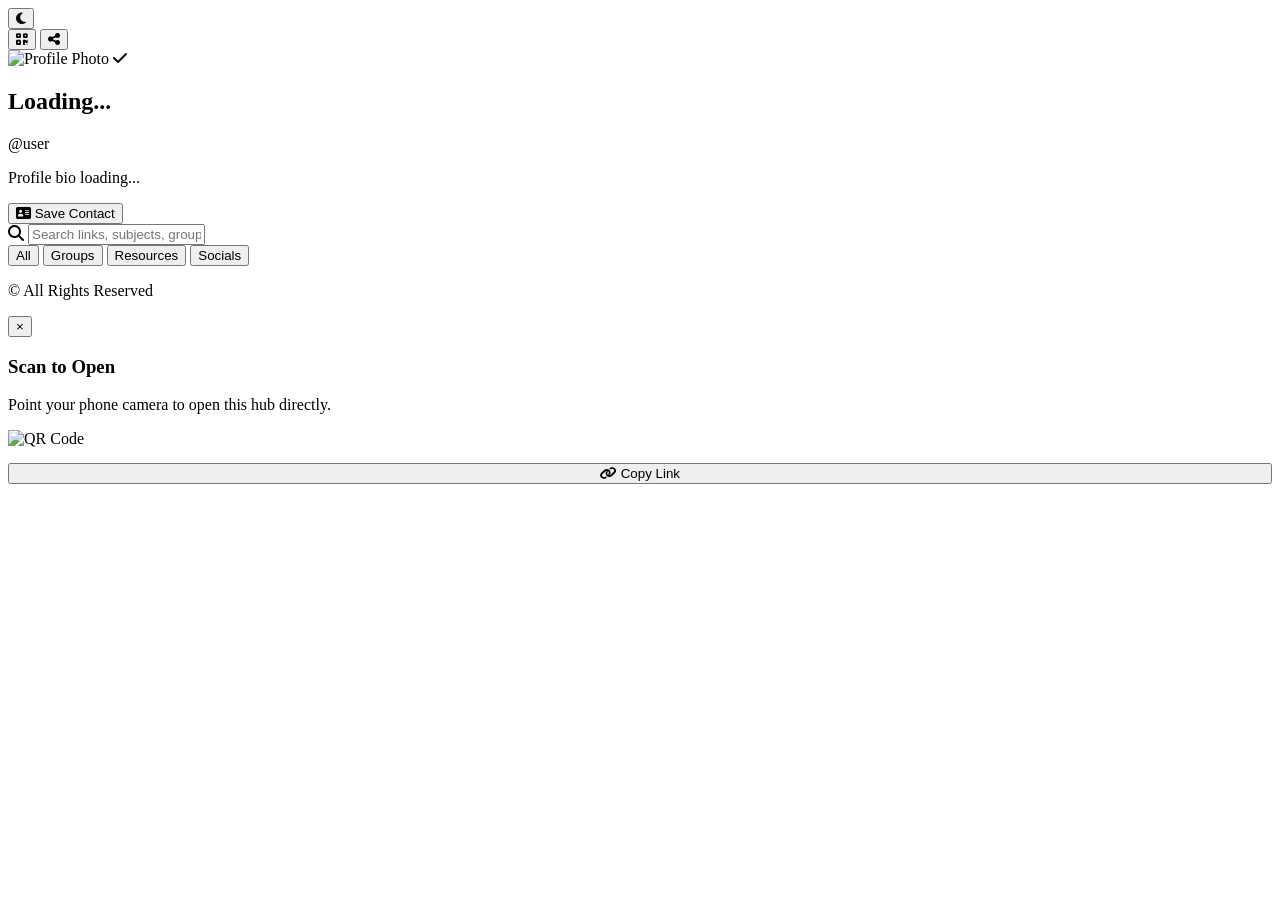
==== index.html @ 91c4841e "Add files via upload" ====
<!DOCTYPE html>
<html lang="en" data-theme="dark">
<head>
  <meta charset="UTF-8" />
  <meta name="viewport" content="width=device-width, initial-scale=1.0" />
  <title>Hub | Links & Resources</title>
  <link rel="stylesheet" href="style.css" />
  <!-- FontAwesome for standard icons -->
  <link rel="stylesheet" href="https://cdnjs.cloudflare.com/ajax/libs/font-awesome/6.5.1/css/all.min.css" />
</head>
<body>
  <div class="background-blobs">
    <div class="blob blob-1"></div>
    <div class="blob blob-2"></div>
    <div class="blob blob-3"></div>
  </div>

  <main class="container">
    <!-- Top Utility Bar -->
    <header class="top-nav">
      <button id="themeToggle" class="icon-btn" title="Toggle Theme" aria-label="Toggle Theme">
        <i class="fas fa-moon"></i>
      </button>
      <div class="nav-right">
        <button id="qrBtn" class="icon-btn" title="Show QR Code" aria-label="Show QR Code">
          <i class="fas fa-qrcode"></i>
        </button>
        <button id="shareBtn" class="icon-btn" title="Share Profile" aria-label="Share Profile">
          <i class="fas fa-share-alt"></i>
        </button>
      </div>
    </header>

    <!-- Profile Header -->
    <section class="profile-card">
      <div class="avatar-wrap">
        <img id="avatar" src="" alt="Profile Photo" />
        <span id="verifiedBadge" class="verified-icon" title="Verified"><i class="fas fa-check"></i></span>
      </div>
      <h1 id="name">Loading...</h1>
      <p id="handle" class="handle">@user</p>
      <p id="bio" class="bio">Profile bio loading...</p>
      
      <!-- Quick Contact Actions -->
      <div class="quick-actions">
        <button id="vcardBtn" class="btn btn-secondary">
          <i class="fas fa-address-card"></i> Save Contact
        </button>
      </div>

      <!-- Quick Social Icons -->
      <div id="socialIcons" class="social-bar"></div>
    </section>

    <!-- Search & Filter Controls -->
    <section class="controls">
      <div class="search-bar">
        <i class="fas fa-search search-icon"></i>
        <input type="text" id="searchInput" placeholder="Search links, subjects, groups..." />
        <button id="clearSearch" class="clear-btn" style="display:none;"><i class="fas fa-times"></i></button>
      </div>

      <nav class="category-tabs" id="categoryTabs">
        <button class="tab-btn active" data-category="all">All</button>
        <button class="tab-btn" data-category="groups">Groups</button>
        <button class="tab-btn" data-category="resources">Resources</button>
        <button class="tab-btn" data-category="socials">Socials</button>
      </nav>
    </section>

    <!-- Links List Area -->
    <section class="links-container" id="linksContainer">
      <!-- Injected Dynamically by app.js -->
    </section>

    <footer class="footer">
      <p>© <span id="currentYear"></span> All Rights Reserved</p>
    </footer>
  </main>

  <!-- QR Code Modal -->
  <div id="qrModal" class="modal">
    <div class="modal-content">
      <button class="modal-close" id="closeModal">&times;</button>
      <h3>Scan to Open</h3>
      <p>Point your phone camera to open this hub directly.</p>
      <div class="qr-box">
        <img id="qrImage" src="" alt="QR Code" />
      </div>
      <button id="copyUrlBtn" class="btn btn-primary" style="margin-top: 15px; width: 100%;">
        <i class="fas fa-link"></i> Copy Link
      </button>
    </div>
  </div>

  <script src="data.js"></script>
  <script src="app.js"></script>
</body>
</html>
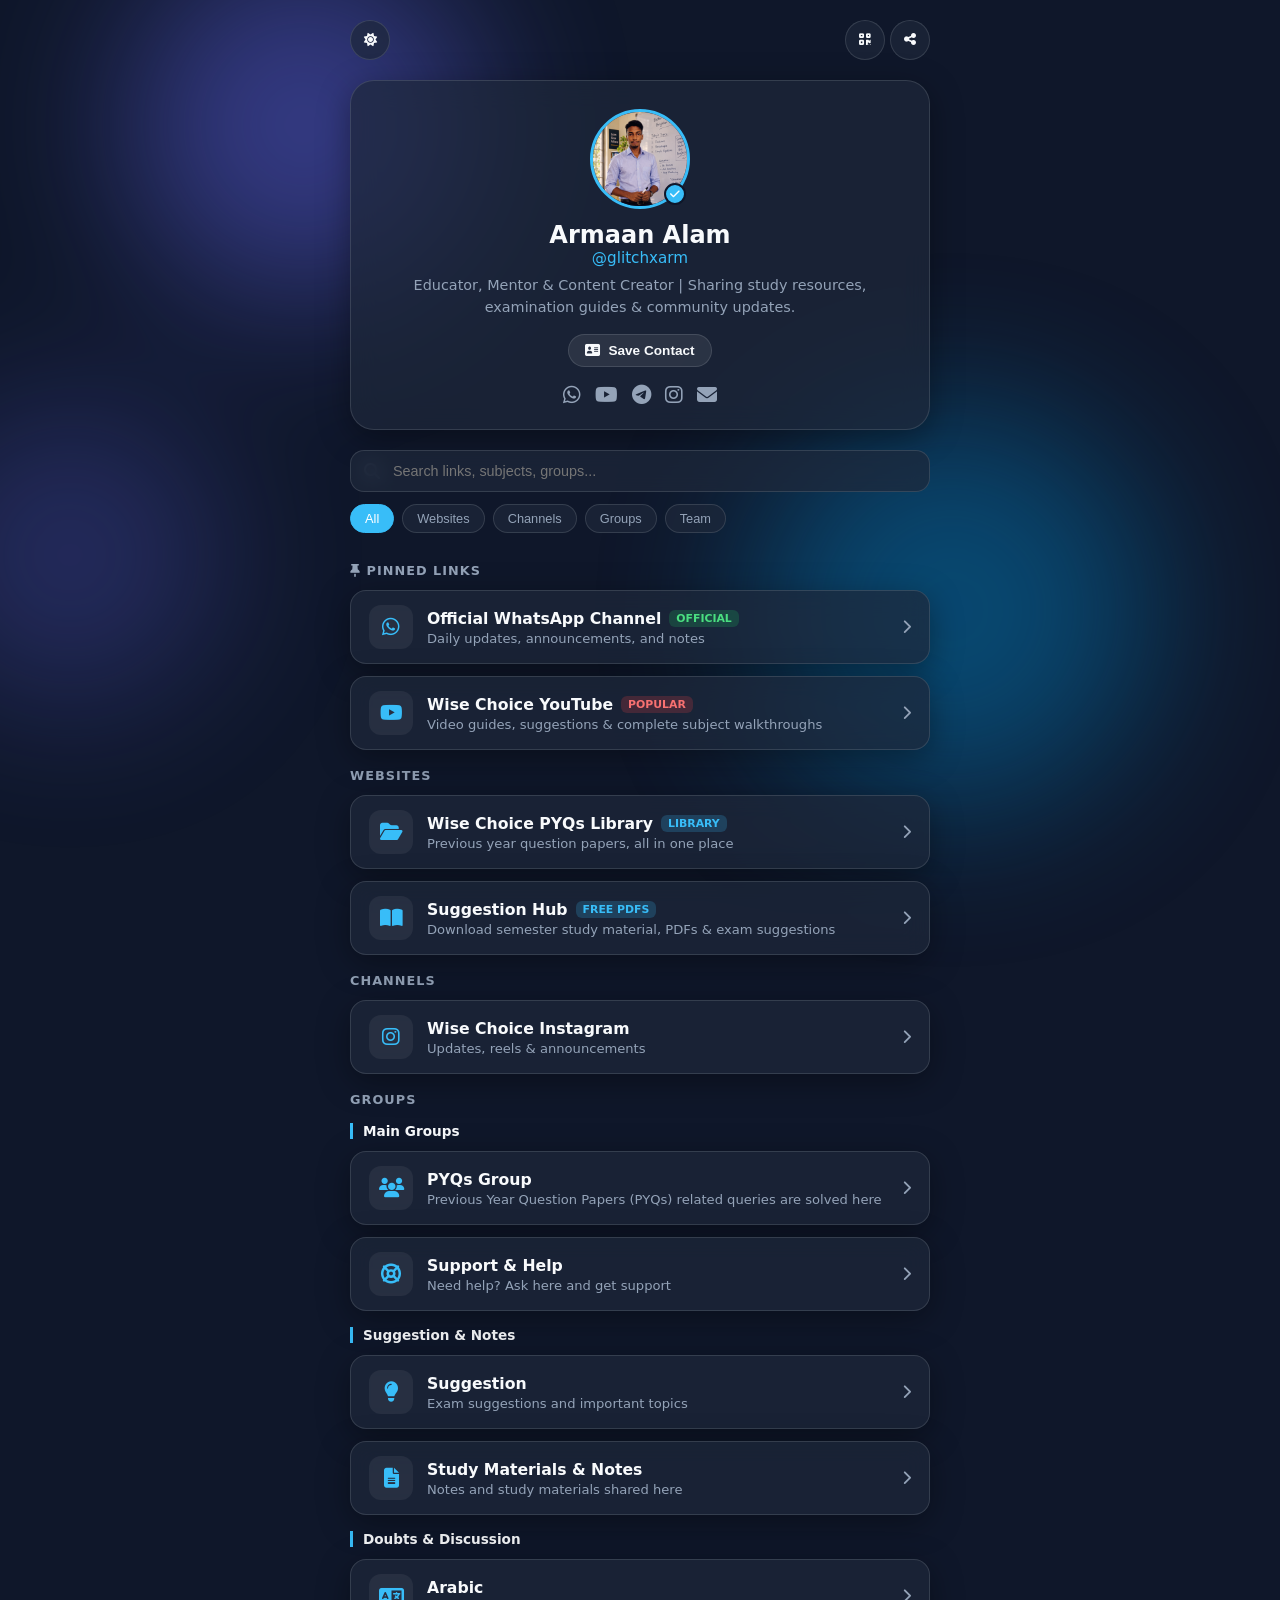
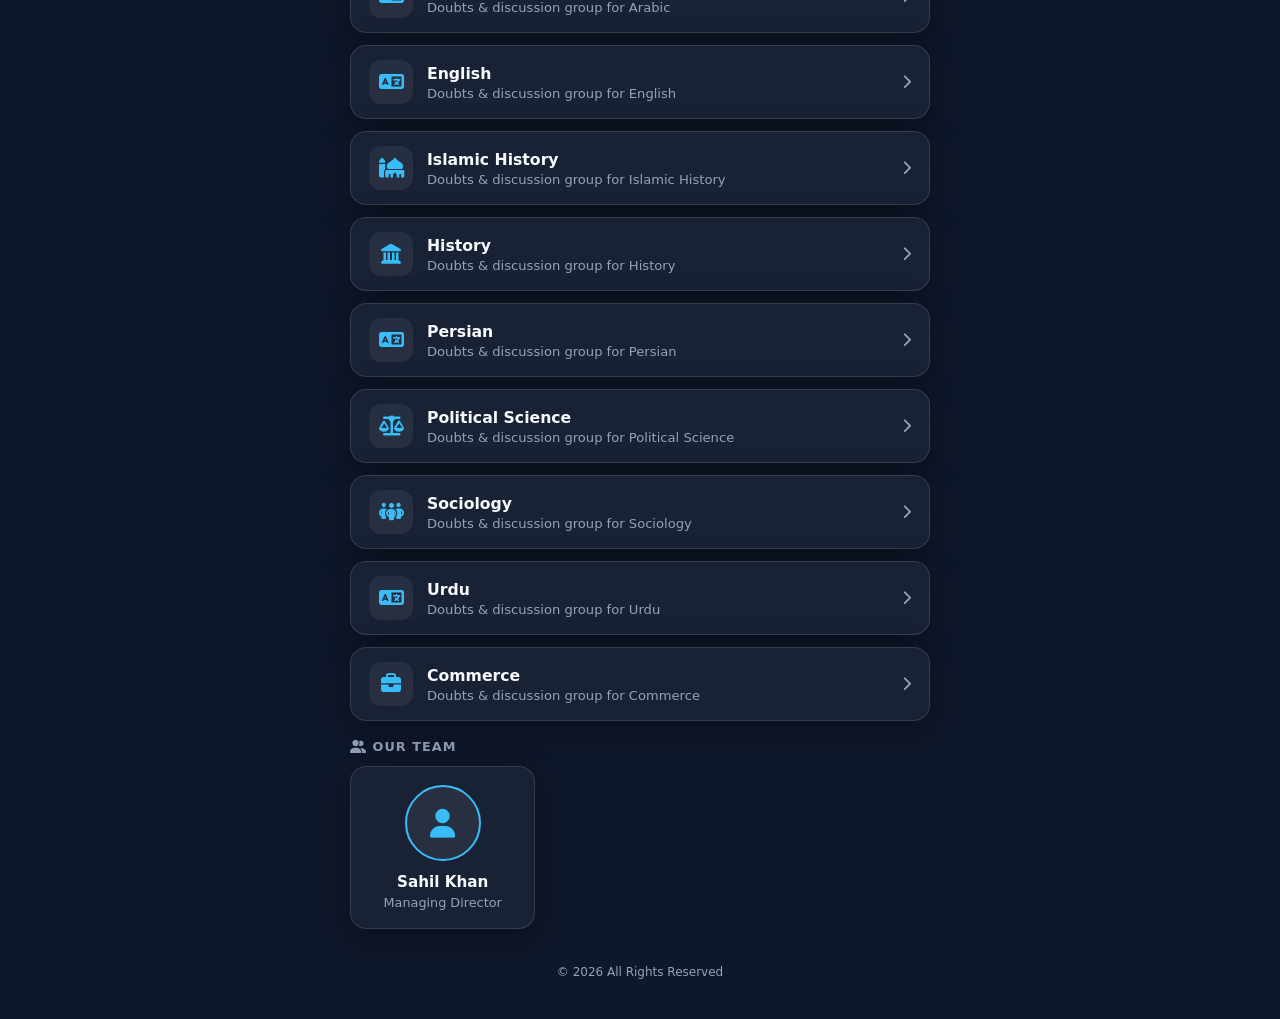
==== commit c32911e3: "Rename index-1.html to index.html" ====
--- a/index.html
+++ b/index.html
@@ -60,12 +60,8 @@
         <button id="clearSearch" class="clear-btn" style="display:none;"><i class="fas fa-times"></i></button>
       </div>
 
-      <nav class="category-tabs" id="categoryTabs">
-        <button class="tab-btn active" data-category="all">All</button>
-        <button class="tab-btn" data-category="groups">Groups</button>
-        <button class="tab-btn" data-category="resources">Resources</button>
-        <button class="tab-btn" data-category="socials">Socials</button>
-      </nav>
+      <!-- Tabs are created automatically by app.js from data.js -->
+      <nav class="category-tabs" id="categoryTabs"></nav>
     </section>
 
     <!-- Links List Area -->
--- a/style.css
+++ b/style.css
@@ -0,0 +1,502 @@
+:root {
+  --font-family: system-ui, -apple-system, BlinkMacSystemFont, "Segoe UI", Roboto, sans-serif;
+  --bg-color: #0f172a;
+  --card-bg: rgba(30, 41, 59, 0.7);
+  --card-hover: rgba(51, 65, 85, 0.85);
+  --border-color: rgba(255, 255, 255, 0.12);
+  --text-main: #f8fafc;
+  --text-muted: #94a3b8;
+  --primary-accent: #38bdf8;
+  --blob-1: #6366f1;
+  --blob-2: #0284c7;
+  --shadow: 0 8px 32px 0 rgba(0, 0, 0, 0.35);
+}
+
+[data-theme="light"] {
+  --bg-color: #f1f5f9;
+  --card-bg: rgba(255, 255, 255, 0.8);
+  --card-hover: rgba(255, 255, 255, 0.95);
+  --border-color: rgba(0, 0, 0, 0.08);
+  --text-main: #0f172a;
+  --text-muted: #64748b;
+  --primary-accent: #0284c7;
+  --blob-1: #c7d2fe;
+  --blob-2: #bae6fd;
+  --shadow: 0 8px 32px 0 rgba(0, 0, 0, 0.06);
+}
+
+* {
+  box-sizing: border-box;
+  margin: 0;
+  padding: 0;
+  transition: background-color 0.25s ease, color 0.25s ease, border-color 0.25s ease;
+}
+
+body {
+  font-family: var(--font-family);
+  background-color: var(--bg-color);
+  color: var(--text-main);
+  min-height: 100vh;
+  display: flex;
+  justify-content: center;
+  position: relative;
+  overflow-x: hidden;
+  padding: 20px 14px 40px;
+}
+
+/* Background Blobs for Glassmorphism Effect */
+.background-blobs {
+  position: fixed;
+  top: 0;
+  left: 0;
+  width: 100%;
+  height: 100%;
+  z-index: -1;
+  pointer-events: none;
+  filter: blur(80px);
+  opacity: 0.45;
+}
+
+.blob {
+  position: absolute;
+  border-radius: 50%;
+}
+.blob-1 { width: 350px; height: 350px; background: var(--blob-1); top: -50px; left: 10%; }
+.blob-2 { width: 400px; height: 400px; background: var(--blob-2); bottom: 10%; right: 10%; }
+
+.container {
+  width: 100%;
+  max-width: 580px;
+  display: flex;
+  flex-direction: column;
+  gap: 20px;
+}
+
+/* Top Nav */
+.top-nav {
+  display: flex;
+  justify-content: space-between;
+  align-items: center;
+}
+
+.icon-btn {
+  background: var(--card-bg);
+  color: var(--text-main);
+  border: 1px solid var(--border-color);
+  width: 40px;
+  height: 40px;
+  border-radius: 50%;
+  backdrop-filter: blur(12px);
+  cursor: pointer;
+  display: inline-flex;
+  align-items: center;
+  justify-content: center;
+}
+.icon-btn:hover {
+  background: var(--card-hover);
+  transform: translateY(-2px);
+}
+
+/* Profile Card */
+.profile-card {
+  text-align: center;
+  background: var(--card-bg);
+  border: 1px solid var(--border-color);
+  border-radius: 24px;
+  padding: 28px 20px 22px;
+  backdrop-filter: blur(14px);
+  box-shadow: var(--shadow);
+}
+
+.avatar-wrap {
+  position: relative;
+  width: 100px;
+  height: 100px;
+  margin: 0 auto 12px;
+}
+
+.avatar-wrap img {
+  width: 100%;
+  height: 100%;
+  border-radius: 50%;
+  object-fit: cover;
+  border: 3px solid var(--primary-accent);
+}
+
+.verified-icon {
+  position: absolute;
+  bottom: 4px;
+  right: 4px;
+  background: var(--primary-accent);
+  color: #fff;
+  border-radius: 50%;
+  width: 22px;
+  height: 22px;
+  font-size: 11px;
+  display: flex;
+  align-items: center;
+  justify-content: center;
+  border: 2px solid var(--bg-color);
+}
+
+.profile-card h1 {
+  font-size: 1.5rem;
+  font-weight: 700;
+}
+
+.handle {
+  color: var(--primary-accent);
+  font-size: 0.95rem;
+  margin-bottom: 8px;
+}
+
+.bio {
+  color: var(--text-muted);
+  font-size: 0.9rem;
+  line-height: 1.5;
+  margin-bottom: 16px;
+}
+
+.quick-actions {
+  display: flex;
+  justify-content: center;
+  gap: 10px;
+  margin-bottom: 16px;
+}
+
+.btn {
+  padding: 8px 16px;
+  border-radius: 50px;
+  font-size: 0.85rem;
+  font-weight: 600;
+  cursor: pointer;
+  border: none;
+  display: inline-flex;
+  align-items: center;
+  gap: 8px;
+  text-decoration: none;
+}
+.btn-primary { background: var(--primary-accent); color: #fff; }
+.btn-secondary {
+  background: rgba(255, 255, 255, 0.08);
+  color: var(--text-main);
+  border: 1px solid var(--border-color);
+}
+.btn:hover { opacity: 0.9; transform: translateY(-1px); }
+
+.social-bar {
+  display: flex;
+  justify-content: center;
+  gap: 14px;
+  margin-top: 10px;
+}
+
+.social-bar a {
+  color: var(--text-muted);
+  font-size: 1.25rem;
+  transition: transform 0.2s, color 0.2s;
+}
+.social-bar a:hover {
+  color: var(--primary-accent);
+  transform: translateY(-3px);
+}
+/* Search & Tabs */
+.controls {
+  display: flex;
+  flex-direction: column;
+  gap: 12px;
+}
+
+.search-bar {
+  position: relative;
+  display: flex;
+  align-items: center;
+}
+
+.search-bar input {
+  width: 100%;
+  padding: 12px 38px 12px 42px;
+  border-radius: 14px;
+  border: 1px solid var(--border-color);
+  background: var(--card-bg);
+  color: var(--text-main);
+  font-size: 0.9rem;
+  outline: none;
+  backdrop-filter: blur(10px);
+}
+.search-bar input:focus {
+  border-color: var(--primary-accent);
+}
+
+.search-icon {
+  position: absolute;
+  left: 14px;
+  color: var(--text-muted);
+}
+.clear-btn {
+  position: absolute;
+  right: 12px;
+  background: none;
+  border: none;
+  color: var(--text-muted);
+  cursor: pointer;
+}
+
+.category-tabs {
+  display: flex;
+  gap: 8px;
+  overflow-x: auto;
+  padding-bottom: 4px;
+}
+.category-tabs::-webkit-scrollbar { display: none; }
+
+.tab-btn {
+  padding: 6px 14px;
+  border-radius: 20px;
+  border: 1px solid var(--border-color);
+  background: var(--card-bg);
+  color: var(--text-muted);
+  font-size: 0.8rem;
+  font-weight: 500;
+  cursor: pointer;
+  white-space: nowrap;
+}
+.tab-btn.active, .tab-btn:hover {
+  background: var(--primary-accent);
+  color: #fff;
+  border-color: var(--primary-accent);
+}
+
+/* Links Container */
+.links-container {
+  display: flex;
+  flex-direction: column;
+  gap: 12px;
+}
+
+.section-label {
+  font-size: 0.8rem;
+  text-transform: uppercase;
+  letter-spacing: 0.08em;
+  color: var(--text-muted);
+  font-weight: 700;
+  margin-top: 6px;
+}
+
+.link-card {
+  display: flex;
+  align-items: center;
+  justify-content: space-between;
+  padding: 14px 18px;
+  background: var(--card-bg);
+  border: 1px solid var(--border-color);
+  border-radius: 16px;
+  text-decoration: none;
+  color: var(--text-main);
+  backdrop-filter: blur(12px);
+  box-shadow: var(--shadow);
+  transition: transform 0.2s, background 0.2s, border-color 0.2s;
+}
+.link-card:hover {
+  transform: translateY(-3px);
+  background: var(--card-hover);
+  border-color: var(--primary-accent);
+}
+
+.link-left {
+  display: flex;
+  align-items: center;
+  gap: 14px;
+  overflow: hidden;
+}
+
+.link-icon-box {
+  width: 44px;
+  height: 44px;
+  min-width: 44px;
+  border-radius: 12px;
+  background: rgba(255, 255, 255, 0.06);
+  display: flex;
+  align-items: center;
+  justify-content: center;
+  font-size: 1.25rem;
+  color: var(--primary-accent);
+}
+
+.link-text {
+  display: flex;
+  flex-direction: column;
+  gap: 3px;
+  overflow: hidden;
+}
+
+.title-row {
+  display: flex;
+  align-items: center;
+  gap: 8px;
+  flex-wrap: wrap;
+}
+
+.link-title {
+  font-size: 0.98rem;
+  font-weight: 600;
+}
+
+.link-desc {
+  font-size: 0.82rem;
+  color: var(--text-muted);
+  white-space: nowrap;
+  overflow: hidden;
+  text-overflow: ellipsis;
+}
+
+.badge {
+  font-size: 0.68rem;
+  font-weight: 700;
+  padding: 2px 7px;
+  border-radius: 6px;
+  text-transform: uppercase;
+}
+.badge-success { background: rgba(34, 197, 94, 0.2); color: #4ade80; }
+.badge-warning { background: rgba(234, 179, 8, 0.2); color: #facc15; }
+.badge-danger  { background: rgba(239, 68, 68, 0.2); color: #f87171; }
+.badge-info    { background: rgba(56, 189, 248, 0.2); color: #38bdf8; }
+
+.link-arrow {
+  color: var(--text-muted);
+  font-size: 0.9rem;
+  margin-left: 8px;
+}
+  /* Modal */
+.modal {
+  display: none;
+  position: fixed;
+  inset: 0;
+  background: rgba(0, 0, 0, 0.6);
+  backdrop-filter: blur(8px);
+  z-index: 999;
+  align-items: center;
+  justify-content: center;
+  padding: 20px;
+}
+.modal.open { display: flex; }
+
+.modal-content {
+  background: var(--bg-color);
+  border: 1px solid var(--border-color);
+  padding: 24px;
+  border-radius: 20px;
+  max-width: 320px;
+  width: 100%;
+  text-align: center;
+  position: relative;
+}
+
+.modal-close {
+  position: absolute;
+  top: 12px;
+  right: 14px;
+  background: none;
+  border: none;
+  color: var(--text-muted);
+  font-size: 1.5rem;
+  cursor: pointer;
+}
+
+.qr-box {
+  margin: 16px auto 0;
+  background: #fff;
+  padding: 12px;
+  border-radius: 12px;
+  width: 180px;
+  height: 180px;
+  display: flex;
+  align-items: center;
+  justify-content: center;
+}
+
+.qr-box img {
+  width: 100%;
+  height: 100%;
+}
+
+.footer {
+  text-align: center;
+  font-size: 0.75rem;
+  color: var(--text-muted);
+  margin-top: 16px;
+  }
+/* ===== Added: 3rd background blob, sub-headings, Team section ===== */
+.blob-3 {
+  width: 300px;
+  height: 300px;
+  background: var(--blob-1);
+  top: 45%;
+  left: -80px;
+  opacity: 0.6;
+}
+
+.sub-label {
+  font-size: 0.85rem;
+  font-weight: 600;
+  color: var(--text-main);
+  padding-left: 10px;
+  border-left: 3px solid var(--primary-accent);
+  margin-top: 4px;
+}
+
+.team-grid {
+  display: grid;
+  grid-template-columns: repeat(auto-fill, minmax(150px, 1fr));
+  gap: 12px;
+}
+
+.team-card {
+  display: flex;
+  flex-direction: column;
+  align-items: center;
+  text-align: center;
+  gap: 4px;
+  padding: 18px 12px;
+  background: var(--card-bg);
+  border: 1px solid var(--border-color);
+  border-radius: 16px;
+  backdrop-filter: blur(12px);
+  box-shadow: var(--shadow);
+  color: var(--text-main);
+  text-decoration: none;
+}
+a.team-card:hover {
+  transform: translateY(-3px);
+  background: var(--card-hover);
+  border-color: var(--primary-accent);
+}
+
+.team-photo {
+  width: 76px;
+  height: 76px;
+  border-radius: 50%;
+  overflow: hidden;
+  margin-bottom: 8px;
+  border: 2px solid var(--primary-accent);
+  background: rgba(255, 255, 255, 0.06);
+  display: flex;
+  align-items: center;
+  justify-content: center;
+  font-size: 1.8rem;
+  color: var(--primary-accent);
+}
+.team-photo img {
+  width: 100%;
+  height: 100%;
+  object-fit: cover;
+}
+
+.team-name {
+  font-size: 0.95rem;
+  font-weight: 700;
+}
+.team-role {
+  font-size: 0.8rem;
+  color: var(--text-muted);
+}
